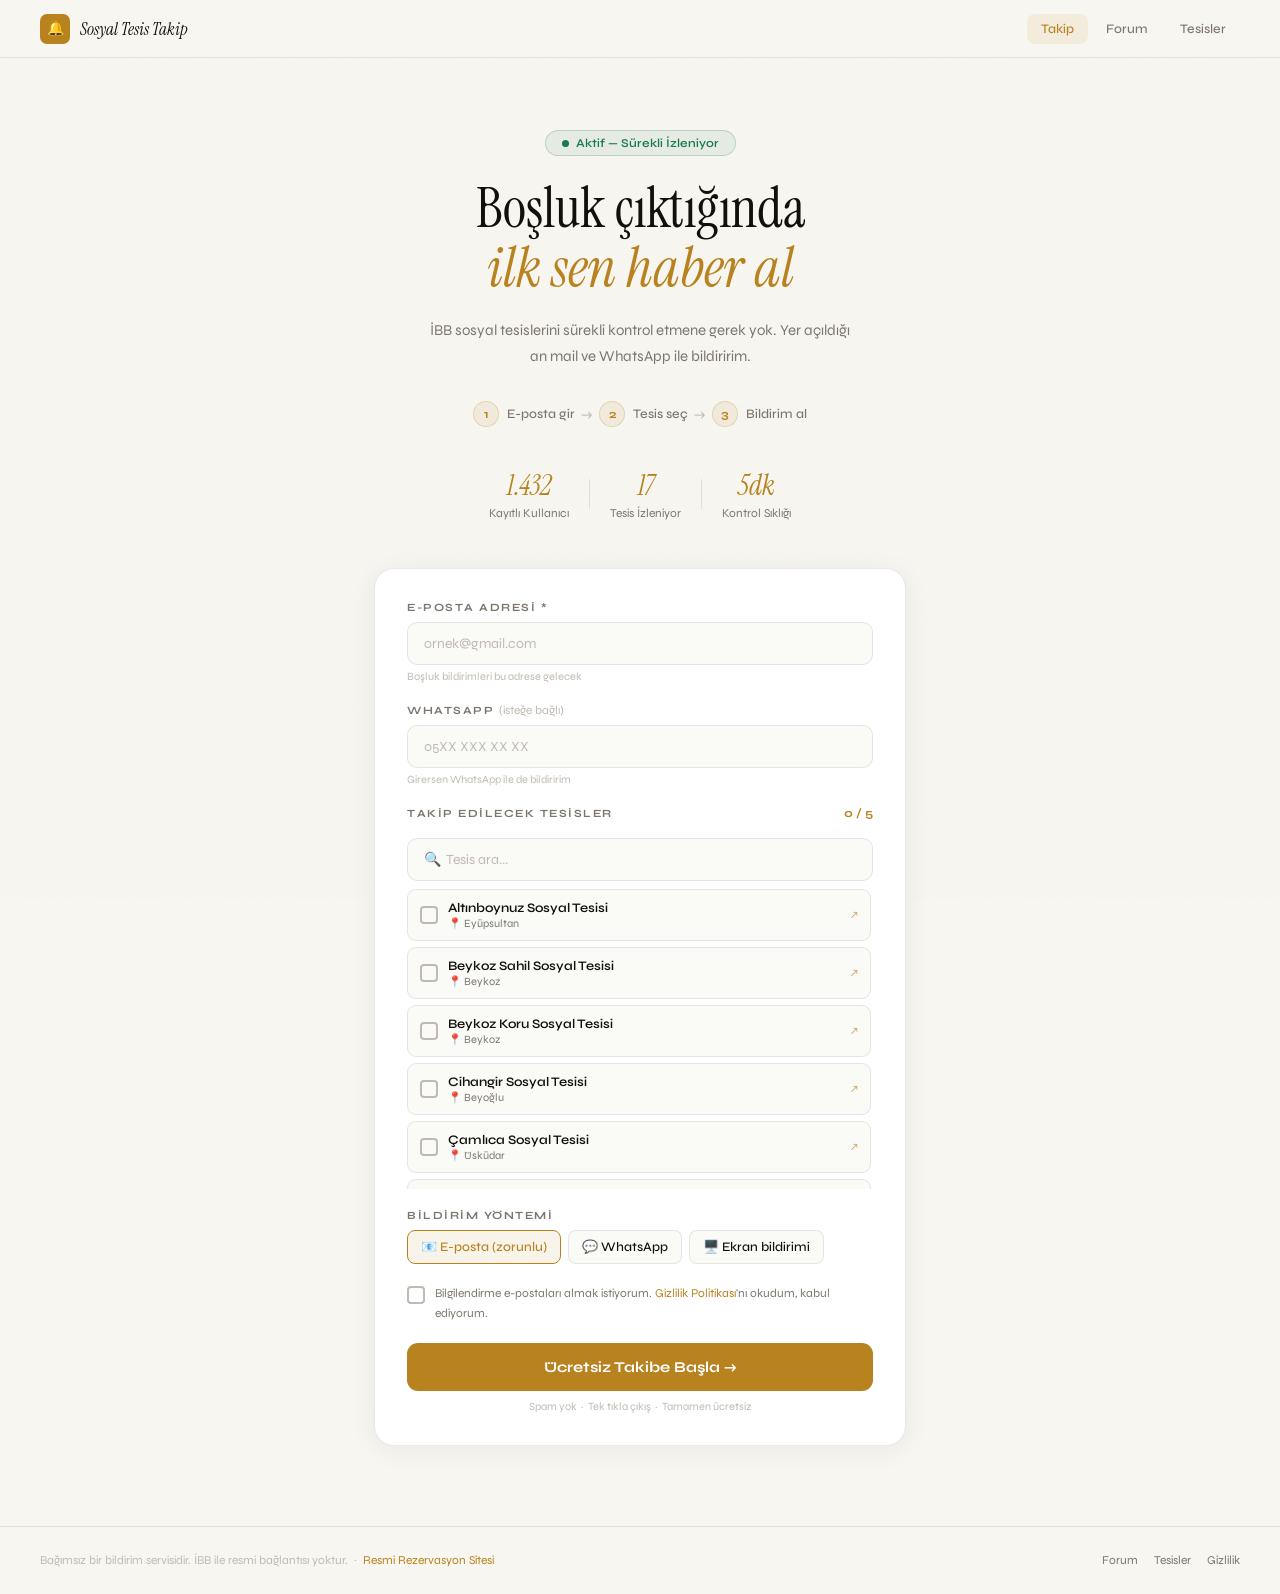
==== public/index.html @ d24f15d8 "Add files via upload" ====
<!DOCTYPE html>
<html lang="tr">
<head>
<meta charset="UTF-8">
<meta name="viewport" content="width=device-width, initial-scale=1.0">
<meta name="description" content="İBB sosyal tesis rezervasyonlarında boşluk çıktığında anında mail ve WhatsApp bildirimi alın. Ücretsiz.">
<title>Sosyal Tesis Takip — Boşluk Bildirimi</title>
<link href="https://fonts.googleapis.com/css2?family=Instrument+Serif:ital@0;1&family=Syne:wght@400;500;600;700&display=swap" rel="stylesheet">
<link rel="stylesheet" href="style.css">
</head>
<body>

<nav>
  <a class="nav-logo" href="index.html">
    <div class="nav-logo-icon">🔔</div>
    <span class="nav-logo-text">Sosyal Tesis Takip</span>
  </a>
  <div class="nav-links">
    <a class="nav-link active" href="index.html">Takip</a>
    <a class="nav-link" href="forum.html">Forum</a>
    <a class="nav-link" href="tesisler.html">Tesisler</a>
  </div>
</nav>

<div class="hero">
  <div class="hero-badge"><div class="badge-dot"></div>Aktif — Sürekli İzleniyor</div>
  <h1>Boşluk çıktığında<br><em>ilk sen haber al</em></h1>
  <p>İBB sosyal tesislerini sürekli kontrol etmene gerek yok. Yer açıldığı an mail ve WhatsApp ile bildiririm.</p>
  <div class="how-steps">
    <div class="how-step"><div class="how-step-n">1</div> E-posta gir</div>
    <div class="how-arrow">→</div>
    <div class="how-step"><div class="how-step-n">2</div> Tesis seç</div>
    <div class="how-arrow">→</div>
    <div class="how-step"><div class="how-step-n">3</div> Bildirim al</div>
  </div>
  <div class="stats-row">
    <div class="stat"><div class="stat-n" id="stat-users">—</div><div class="stat-l">Kayıtlı Kullanıcı</div></div>
    <div class="stat-div"></div>
    <div class="stat"><div class="stat-n">17</div><div class="stat-l">Tesis İzleniyor</div></div>
    <div class="stat-div"></div>
    <div class="stat"><div class="stat-n">5dk</div><div class="stat-l">Kontrol Sıklığı</div></div>
  </div>
</div>

<div class="form-wrap">
  <div class="form-card" id="form-card">
    <div class="field">
      <label>E-posta Adresi *</label>
      <input type="email" id="f-email" placeholder="ornek@gmail.com">
      <div class="field-note">Boşluk bildirimleri bu adrese gelecek</div>
      <div class="err" id="err-email">Geçerli bir e-posta adresi girin.</div>
    </div>
    <div class="field">
      <label>WhatsApp <span class="opt-label">(isteğe bağlı)</span></label>
      <input type="tel" id="f-phone" placeholder="05XX XXX XX XX">
      <div class="field-note">Girersen WhatsApp ile de bildiririm</div>
    </div>
    <div class="field">
      <div class="field-header">
        <label style="margin:0">Takip Edilecek Tesisler</label>
        <span class="sel-badge" id="sel-count">0 / 5</span>
      </div>
      <div style="height:10px"></div>
      <input type="text" class="tesis-search" id="tesis-search" placeholder="🔍  Tesis ara...">
      <div class="tesis-list" id="tesis-list"></div>
      <div class="err" id="err-tesis">En az 1 tesis seçin.</div>
    </div>
    <div class="field">
      <label>Bildirim Yöntemi</label>
      <div class="chip-row">
        <div class="chip on locked">📧 E-posta (zorunlu)</div>
        <div class="chip" id="chip-wp" onclick="toggleChip(this)">💬 WhatsApp</div>
        <div class="chip" id="chip-popup" onclick="toggleChip(this)">🖥️ Ekran bildirimi</div>
      </div>
    </div>
    <div class="kvkk-row" id="kvkk-row" onclick="toggleKvkk()">
      <div class="kvkk-box">✓</div>
      <div class="kvkk-text">Bilgilendirme e-postaları almak istiyorum. <a href="gizlilik.html">Gizlilik Politikası</a>'nı okudum, kabul ediyorum.</div>
    </div>
    <div class="err" id="err-kvkk">Devam etmek için onay verin.</div>
    <button class="btn-main" id="btn-sub" onclick="submitForm()">Ücretsiz Takibe Başla →</button>
    <div class="btn-sub-note">Spam yok &nbsp;·&nbsp; Tek tıkla çıkış &nbsp;·&nbsp; Tamamen ücretsiz</div>
  </div>

  <div class="success-card" id="success-card">
    <div class="success-icon">✓</div>
    <h2>Takip Başladı!</h2>
    <p>Seçtiğin tesislerde boşluk çıktığında anında haber vereceğim.</p>
    <div class="detail-box" id="success-detail"></div>
    <a class="btn-outline" href="forum.html">💬 Foruma katıl — deneyimini paylaş</a>
    <br><button class="btn-reset" onclick="resetForm()">Yeni kayıt ekle</button>
  </div>
</div>

<div id="popup">
  <div class="popup-row">
    <div class="popup-icon">🎉</div>
    <div class="popup-texts">
      <div class="popup-title">Boşluk Çıktı!</div>
      <div class="popup-body" id="popup-body">Tesis adı burada görünür</div>
    </div>
    <button class="popup-close" onclick="closePopup()">✕</button>
  </div>
  <div class="popup-time" id="popup-time">Az önce · Sosyal Tesis Takip</div>
  <div class="popup-btns">
    <button class="popup-btn-main" onclick="goRezervasyon()">Hemen Rezervasyon Yap</button>
    <button class="popup-btn-sec" onclick="closePopup()">Kapat</button>
  </div>
</div>

<footer>
  <div class="footer-note">Bağımsız bir bildirim servisidir. İBB ile resmi bağlantısı yoktur. &nbsp;·&nbsp; <a href="https://tesislerrezervasyon.ibb.istanbul" target="_blank">Resmi Rezervasyon Sitesi</a></div>
  <div class="footer-links">
    <a href="forum.html">Forum</a>
    <a href="tesisler.html">Tesisler</a>
    <a href="gizlilik.html">Gizlilik</a>
  </div>
</footer>

<script src="app.js"></script>
<script>
// ── ADMİN AYARLARINI OKU VE UYGULA ──
(function applySiteSettings(){
  const s = JSON.parse(localStorage.getItem('site_settings')||'{}');

  // BAKIM MODU
  if(s.maintOn){
    document.body.innerHTML = `
      <div style="min-height:100vh;display:flex;align-items:center;justify-content:center;background:#F8F6F1;font-family:'Syne',sans-serif;text-align:center;padding:40px">
        <div>
          <div style="font-size:56px;margin-bottom:20px">🔧</div>
          <h1 style="font-family:'Instrument Serif',serif;font-size:36px;font-weight:400;margin-bottom:14px">Bakımdayız</h1>
          <p style="color:#7C766E;font-size:15px;line-height:1.7;max-width:380px;margin:0 auto">${s.maintText||'Sitemiz kısa süreliğine bakımdadır. En kısa sürede geri döneceğiz.'}</p>
        </div>
      </div>`;
    return;
  }

  // DUYURU BANDI
  if(s.bannerOn && s.bannerText){
    const banner = document.createElement('div');
    banner.style.cssText = `background:${s.bannerColor||'#B8821E'};color:white;text-align:center;padding:10px 20px;font-size:13px;font-weight:600;font-family:'Syne',sans-serif;position:sticky;top:58px;z-index:150`;
    banner.textContent = s.bannerText;
    document.querySelector('nav').after(banner);
  }

  // ÖNEMLİ NOT
  if(s.noteOn && s.noteText){
    const note = document.createElement('div');
    note.style.cssText = `background:#FEF3C7;border:1px solid #F59E0B;border-radius:12px;padding:14px 18px;margin:0 auto 24px;max-width:580px;font-family:'Syne',sans-serif`;
    note.innerHTML = `<div style="font-size:13px;font-weight:700;color:#92400E;margin-bottom:4px">⚠️ ${s.noteTitle||'Önemli Not'}</div><div style="font-size:13px;color:#78350F;line-height:1.6">${s.noteText}</div>`;
    document.querySelector('.form-wrap').prepend(note);
  }

  // HERO GÖRSELİ
  if(s.heroOn && s.heroImg){
    const hero = document.querySelector('.hero');
    hero.style.backgroundImage = `url(${s.heroImg})`;
    hero.style.backgroundSize = 'cover';
    hero.style.backgroundPosition = 'center';
    hero.style.borderRadius = '16px';
    hero.style.position = 'relative';
    const overlay = document.createElement('div');
    overlay.style.cssText = `position:absolute;inset:0;background:rgba(248,246,241,${1-(s.heroOpacity||20)/100});border-radius:16px;z-index:0`;
    hero.prepend(overlay);
    hero.style.zIndex = '1';
  }

  // TEMA RENGİ
  if(s.themeColor){
    document.documentElement.style.setProperty('--gold', s.themeColor);
  }

  // METİNLER
  if(s.siteTitle) document.title = s.siteTitle + ' — Boşluk Bildirimi';
  if(s.h1){
    const h1 = document.querySelector('.hero h1');
    if(h1) h1.innerHTML = s.h1.replace('ilk sen','<em>ilk sen</em>');
  }
  if(s.desc){
    const p = document.querySelector('.hero p');
    if(p) p.textContent = s.desc;
  }
})();
</script>
<script>initIndex();</script>
</body>
</html>
---- public/style.css ----
*,*::before,*::after{box-sizing:border-box;margin:0;padding:0}
:root{
  --bg:#F8F6F1;
  --ink:#111009;
  --card:#FFFFFF;
  --gold:#B8821E;
  --gold-dim:rgba(184,130,30,0.09);
  --gold-border:rgba(184,130,30,0.22);
  --green:#1A7A4A;
  --green-dim:rgba(26,122,74,0.08);
  --green-border:rgba(26,122,74,0.22);
  --muted:#7C766E;
  --muted2:#C0BAB2;
  --border:rgba(17,16,9,0.09);
  --red:#B83232;
}
body{font-family:'Syne',sans-serif;background:var(--bg);color:var(--ink);min-height:100vh}
body::before{content:'';position:fixed;inset:0;background-image:url("data:image/svg+xml,%3Csvg xmlns='http://www.w3.org/2000/svg' width='200' height='200'%3E%3Cfilter id='n'%3E%3CfeTurbulence type='fractalNoise' baseFrequency='0.8' numOctaves='4' stitchTiles='stitch'/%3E%3C/filter%3E%3Crect width='200' height='200' filter='url(%23n)' opacity='0.022'/%3E%3C/svg%3E");pointer-events:none;z-index:0}

/* NAV */
nav{position:sticky;top:0;z-index:200;height:58px;background:rgba(248,246,241,0.92);backdrop-filter:blur(18px);border-bottom:1px solid var(--border);display:flex;align-items:center;justify-content:space-between;padding:0 40px}
.nav-logo{display:flex;align-items:center;gap:10px;text-decoration:none;color:var(--ink)}
.nav-logo-icon{width:30px;height:30px;background:var(--gold);border-radius:7px;display:flex;align-items:center;justify-content:center;font-size:14px;flex-shrink:0}
.nav-logo-text{font-family:'Instrument Serif',serif;font-size:17px;font-style:italic}
.nav-links{display:flex;align-items:center;gap:4px}
.nav-link{text-decoration:none;color:var(--muted);font-size:13px;font-weight:500;padding:7px 14px;border-radius:8px;transition:all .2s}
.nav-link:hover{background:var(--gold-dim);color:var(--gold)}
.nav-link.active{color:var(--gold);background:var(--gold-dim)}

/* HERO */
.hero{position:relative;z-index:1;max-width:680px;margin:0 auto;padding:72px 24px 48px;text-align:center}
.hero-badge{display:inline-flex;align-items:center;gap:7px;background:var(--green-dim);border:1px solid var(--green-border);border-radius:100px;padding:5px 16px;font-size:12px;font-weight:600;color:var(--green);margin-bottom:22px}
.badge-dot{width:7px;height:7px;background:var(--green);border-radius:50%;animation:blink 2s infinite}
@keyframes blink{0%,100%{opacity:1}50%{opacity:.4}}
.hero h1{font-family:'Instrument Serif',serif;font-size:clamp(36px,6vw,56px);font-weight:400;line-height:1.08;margin-bottom:18px}
.hero h1 em{font-style:italic;color:var(--gold)}
.hero p{font-size:15px;color:var(--muted);line-height:1.75;max-width:420px;margin:0 auto 32px}
.how-steps{display:flex;align-items:center;justify-content:center;flex-wrap:wrap;gap:6px;margin-bottom:40px}
.how-step{display:flex;align-items:center;gap:8px;font-size:13px;font-weight:500;color:var(--muted)}
.how-step-n{width:26px;height:26px;background:var(--gold-dim);border:1px solid var(--gold-border);border-radius:50%;display:flex;align-items:center;justify-content:center;font-size:12px;font-weight:700;color:var(--gold)}
.how-arrow{color:var(--muted2);font-size:14px}
.stats-row{display:flex;align-items:center;justify-content:center;gap:20px;flex-wrap:wrap}
.stat{text-align:center}
.stat-n{font-family:'Instrument Serif',serif;font-size:28px;font-style:italic;color:var(--gold)}
.stat-l{font-size:12px;color:var(--muted);margin-top:2px}
.stat-div{width:1px;height:30px;background:var(--border)}

/* FORM */
.form-wrap{position:relative;z-index:1;max-width:580px;margin:0 auto;padding:0 24px 80px}
.form-card{background:var(--card);border:1px solid var(--border);border-radius:20px;padding:32px;box-shadow:0 4px 28px rgba(17,16,9,.06)}
.field{margin-bottom:20px}
.field-header{display:flex;align-items:center;justify-content:space-between;margin-bottom:8px}
label{display:block;font-size:11px;font-weight:700;letter-spacing:1.5px;text-transform:uppercase;color:var(--muted);margin-bottom:8px}
.opt-label{font-weight:400;text-transform:none;letter-spacing:0;color:var(--muted2);font-size:12px}
input[type=email],input[type=tel],input[type=text]{width:100%;background:#FAFAF7;border:1.5px solid var(--border);border-radius:10px;padding:12px 16px;font-family:'Syne',sans-serif;font-size:14px;color:var(--ink);outline:none;transition:border-color .2s}
input:focus{border-color:var(--gold)}
input::placeholder{color:var(--muted2)}
.field-note{font-size:11px;color:var(--muted2);margin-top:5px}
.sel-badge{font-size:12px;font-weight:700;color:var(--gold)}

/* TESIS */
.tesis-search{width:100%;background:#FAFAF7;border:1.5px solid var(--border);border-radius:10px;padding:10px 16px;font-family:'Syne',sans-serif;font-size:13px;color:var(--ink);outline:none;transition:border-color .2s;margin-bottom:8px}
.tesis-search:focus{border-color:var(--gold)}
.tesis-list{display:flex;flex-direction:column;gap:6px;max-height:300px;overflow-y:auto;padding-right:2px}
.tesis-list::-webkit-scrollbar{width:4px}
.tesis-list::-webkit-scrollbar-thumb{background:var(--muted2);border-radius:4px}
.tesis-item{display:flex;align-items:center;gap:10px;background:#FAFAF7;border:1.5px solid var(--border);border-radius:9px;padding:10px 12px;cursor:pointer;transition:all .15s;user-select:none}
.tesis-item:hover{border-color:var(--gold-border);background:var(--gold-dim)}
.tesis-item.selected{border-color:var(--gold);background:var(--gold-dim)}
.tesis-item.disabled{opacity:.35;pointer-events:none}
.tesis-checkbox{width:18px;height:18px;border-radius:4px;border:2px solid var(--muted2);flex-shrink:0;display:flex;align-items:center;justify-content:center;font-size:10px;color:transparent;transition:all .15s}
.tesis-item.selected .tesis-checkbox{background:var(--gold);border-color:var(--gold);color:white}
.tesis-info{flex:1}
.tesis-name{font-size:13px;font-weight:600}
.tesis-loc{font-size:11px;color:var(--muted);margin-top:1px}
.tesis-link{font-size:11px;color:var(--gold);text-decoration:none;opacity:.7;flex-shrink:0}
.tesis-link:hover{opacity:1}

/* CHIPS */
.chip-row{display:flex;gap:7px;flex-wrap:wrap}
.chip{display:flex;align-items:center;gap:6px;background:#FAFAF7;border:1.5px solid var(--border);border-radius:8px;padding:8px 13px;cursor:pointer;font-size:13px;font-weight:500;transition:all .15s;user-select:none}
.chip:hover{border-color:var(--gold-border)}
.chip.on{border-color:var(--gold);background:var(--gold-dim);color:var(--gold)}
.chip.locked{cursor:default}

/* KVKK */
.kvkk-row{display:flex;align-items:flex-start;gap:10px;margin-bottom:20px;cursor:pointer;margin-top:4px}
.kvkk-box{width:18px;height:18px;border:2px solid var(--muted2);border-radius:4px;flex-shrink:0;margin-top:2px;display:flex;align-items:center;justify-content:center;font-size:10px;color:transparent;transition:all .15s}
.kvkk-row.checked .kvkk-box{background:var(--green);border-color:var(--green);color:white}
.kvkk-text{font-size:12px;color:var(--muted);line-height:1.6}
.kvkk-text a{color:var(--gold);text-decoration:none}

/* BUTTONS */
.btn-main{width:100%;background:var(--gold);color:white;border:none;border-radius:11px;padding:15px;font-family:'Syne',sans-serif;font-size:15px;font-weight:700;cursor:pointer;transition:all .2s}
.btn-main:hover{background:#A0711A;transform:translateY(-1px);box-shadow:0 6px 20px rgba(184,130,30,.28)}
.btn-main:disabled{opacity:.45;cursor:not-allowed;transform:none;box-shadow:none}
.btn-sub-note{text-align:center;font-size:11px;color:var(--muted2);margin-top:9px}
.btn-outline{display:inline-flex;align-items:center;gap:7px;background:var(--gold-dim);border:1.5px solid var(--gold-border);border-radius:10px;padding:11px 20px;font-family:'Syne',sans-serif;font-size:13px;font-weight:600;color:var(--gold);text-decoration:none;transition:all .2s;cursor:pointer}
.btn-outline:hover{background:var(--gold);color:white}
.btn-reset{background:none;border:none;color:var(--muted2);font-family:'Syne',sans-serif;font-size:12px;cursor:pointer;margin-top:14px;text-decoration:underline}

/* ERR */
.err{font-size:12px;color:var(--red);margin-top:5px;display:none}
.err.show{display:block}

/* SUCCESS */
.success-card{background:var(--card);border:1px solid var(--green-border);border-radius:20px;padding:44px 32px;text-align:center;box-shadow:0 4px 28px rgba(17,16,9,.06);display:none}
.success-icon{width:68px;height:68px;background:var(--green-dim);border:2px solid var(--green-border);border-radius:50%;display:flex;align-items:center;justify-content:center;font-size:26px;margin:0 auto 22px;animation:popIn .5s cubic-bezier(.175,.885,.32,1.4)}
@keyframes popIn{from{transform:scale(0);opacity:0}to{transform:scale(1);opacity:1}}
.success-card h2{font-family:'Instrument Serif',serif;font-size:28px;font-weight:400;margin-bottom:10px}
.success-card p{font-size:14px;color:var(--muted);line-height:1.7;max-width:320px;margin:0 auto 22px}
.detail-box{background:#FAFAF7;border:1px solid var(--border);border-radius:12px;padding:14px 18px;text-align:left;margin-bottom:20px}
.detail-row{display:flex;justify-content:space-between;align-items:center;padding:6px 0;font-size:13px;border-bottom:1px solid var(--border)}
.detail-row:last-child{border-bottom:none}
.detail-row span:first-child{color:var(--muted)}
.detail-row span:last-child{font-weight:600;text-align:right;max-width:220px}

/* POPUP */
#popup{position:fixed;bottom:24px;right:24px;z-index:999;width:330px;background:white;border:1.5px solid var(--green-border);border-radius:16px;padding:16px 18px;box-shadow:0 12px 44px rgba(17,16,9,.13);display:none;animation:slideUp .4s cubic-bezier(.175,.885,.32,1.2)}
#popup.show{display:block}
@keyframes slideUp{from{transform:translateY(14px) scale(.96);opacity:0}to{transform:translateY(0) scale(1);opacity:1}}
.popup-row{display:flex;align-items:flex-start;gap:11px;margin-bottom:10px}
.popup-icon{width:38px;height:38px;background:var(--green-dim);border-radius:9px;display:flex;align-items:center;justify-content:center;font-size:18px;flex-shrink:0}
.popup-texts{flex:1}
.popup-title{font-size:13px;font-weight:700;color:var(--green);margin-bottom:3px}
.popup-body{font-size:12px;color:var(--ink);line-height:1.5}
.popup-close{background:none;border:none;color:var(--muted2);font-size:15px;cursor:pointer;padding:0;flex-shrink:0}
.popup-time{font-size:11px;color:var(--muted2);margin-bottom:10px}
.popup-btns{display:flex;gap:7px}
.popup-btn-main{flex:1;font-family:'Syne',sans-serif;font-size:12px;font-weight:600;border:none;border-radius:7px;padding:8px;cursor:pointer;background:var(--green);color:white;transition:all .2s}
.popup-btn-main:hover{background:#166040}
.popup-btn-sec{flex:0 0 auto;font-family:'Syne',sans-serif;font-size:12px;font-weight:500;border:1px solid var(--border);border-radius:7px;padding:8px 14px;cursor:pointer;background:#F5F3EE;color:var(--muted)}

/* PAGE LAYOUT */
.page-wrap{position:relative;z-index:1;max-width:840px;margin:0 auto;padding:56px 24px 80px}
.page-header{margin-bottom:40px}

/* FORUM */
.post-card{background:var(--card);border:1px solid var(--border);border-radius:14px;padding:20px;margin-bottom:12px;transition:box-shadow .2s}
.post-card:hover{box-shadow:0 4px 20px rgba(17,16,9,.06)}
.post-top{display:flex;align-items:center;gap:10px;margin-bottom:12px}
.post-avatar{width:34px;height:34px;background:var(--gold-dim);border:1.5px solid var(--gold-border);border-radius:50%;display:flex;align-items:center;justify-content:center;font-size:14px;font-weight:700;color:var(--gold);flex-shrink:0}
.post-meta{flex:1}
.post-name{font-size:13px;font-weight:600;margin-right:8px}
.post-time{font-size:11px;color:var(--muted2)}
.topic-tag{font-size:11px;background:var(--gold-dim);border:1px solid var(--gold-border);color:var(--gold);border-radius:6px;padding:3px 8px;font-weight:600;white-space:nowrap}
.post-msg{font-size:14px;line-height:1.7;color:var(--ink);margin-bottom:14px}
.post-actions{display:flex;gap:8px}
.post-like,.post-reply-btn{font-family:'Syne',sans-serif;font-size:12px;font-weight:500;background:#FAFAF7;border:1px solid var(--border);border-radius:7px;padding:6px 12px;cursor:pointer;color:var(--muted);transition:all .15s}
.post-like:hover{border-color:var(--gold-border);color:var(--gold)}
.post-reply-btn:hover{border-color:var(--gold-border);color:var(--gold)}
.replies{margin-top:12px;padding-top:12px;border-top:1px solid var(--border);display:flex;flex-direction:column;gap:8px}
.reply{background:#FAFAF7;border-radius:8px;padding:8px 12px;font-size:13px}
.reply-name{font-weight:600;color:var(--gold);margin-right:6px}
.reply-msg{color:var(--ink)}
.reply-box{display:flex;gap:8px;margin-top:12px}

/* TESİSLER GRID */
.tesis-grid-page{display:grid;grid-template-columns:repeat(auto-fill,minmax(220px,1fr));gap:14px}
.tesis-page-card{background:var(--card);border:1px solid var(--border);border-radius:14px;padding:20px;transition:all .2s}
.tesis-page-card:hover{box-shadow:0 4px 20px rgba(17,16,9,.07);transform:translateY(-2px)}
.tpc-emoji{font-size:28px;margin-bottom:10px}
.tpc-name{font-size:14px;font-weight:600;margin-bottom:4px;line-height:1.3}
.tpc-loc{font-size:12px;color:var(--muted);margin-bottom:14px}
.tpc-btns{display:flex;gap:7px;flex-wrap:wrap}
.tpc-btn-res{font-family:'Syne',sans-serif;font-size:11px;font-weight:600;background:var(--gold-dim);border:1px solid var(--gold-border);color:var(--gold);border-radius:7px;padding:6px 12px;text-decoration:none;transition:all .15s}
.tpc-btn-res:hover{background:var(--gold);color:white}
.tpc-btn-tak{font-family:'Syne',sans-serif;font-size:11px;font-weight:600;background:#FAFAF7;border:1px solid var(--border);color:var(--muted);border-radius:7px;padding:6px 12px;text-decoration:none;transition:all .15s}
.tpc-btn-tak:hover{border-color:var(--gold-border);color:var(--gold)}

/* FOOTER */
footer{position:relative;z-index:1;border-top:1px solid var(--border);padding:24px 40px;display:flex;align-items:center;justify-content:space-between;flex-wrap:wrap;gap:10px}
.footer-note{font-size:12px;color:var(--muted2);line-height:1.6;max-width:480px}
.footer-note a{color:var(--gold);text-decoration:none}
.footer-links{display:flex;gap:16px}
.footer-links a{font-size:12px;color:var(--muted);text-decoration:none;transition:color .2s}
.footer-links a:hover{color:var(--gold)}

@media(max-width:600px){
  nav{padding:0 16px}
  .nav-link{padding:6px 9px;font-size:12px}
  .hero{padding:44px 16px 36px}
  .form-wrap{padding:0 16px 60px}
  .form-card{padding:22px}
  #popup{left:12px;right:12px;bottom:12px;width:auto}
  footer{padding:18px 16px;flex-direction:column}
  .page-wrap{padding:36px 16px 60px}
}
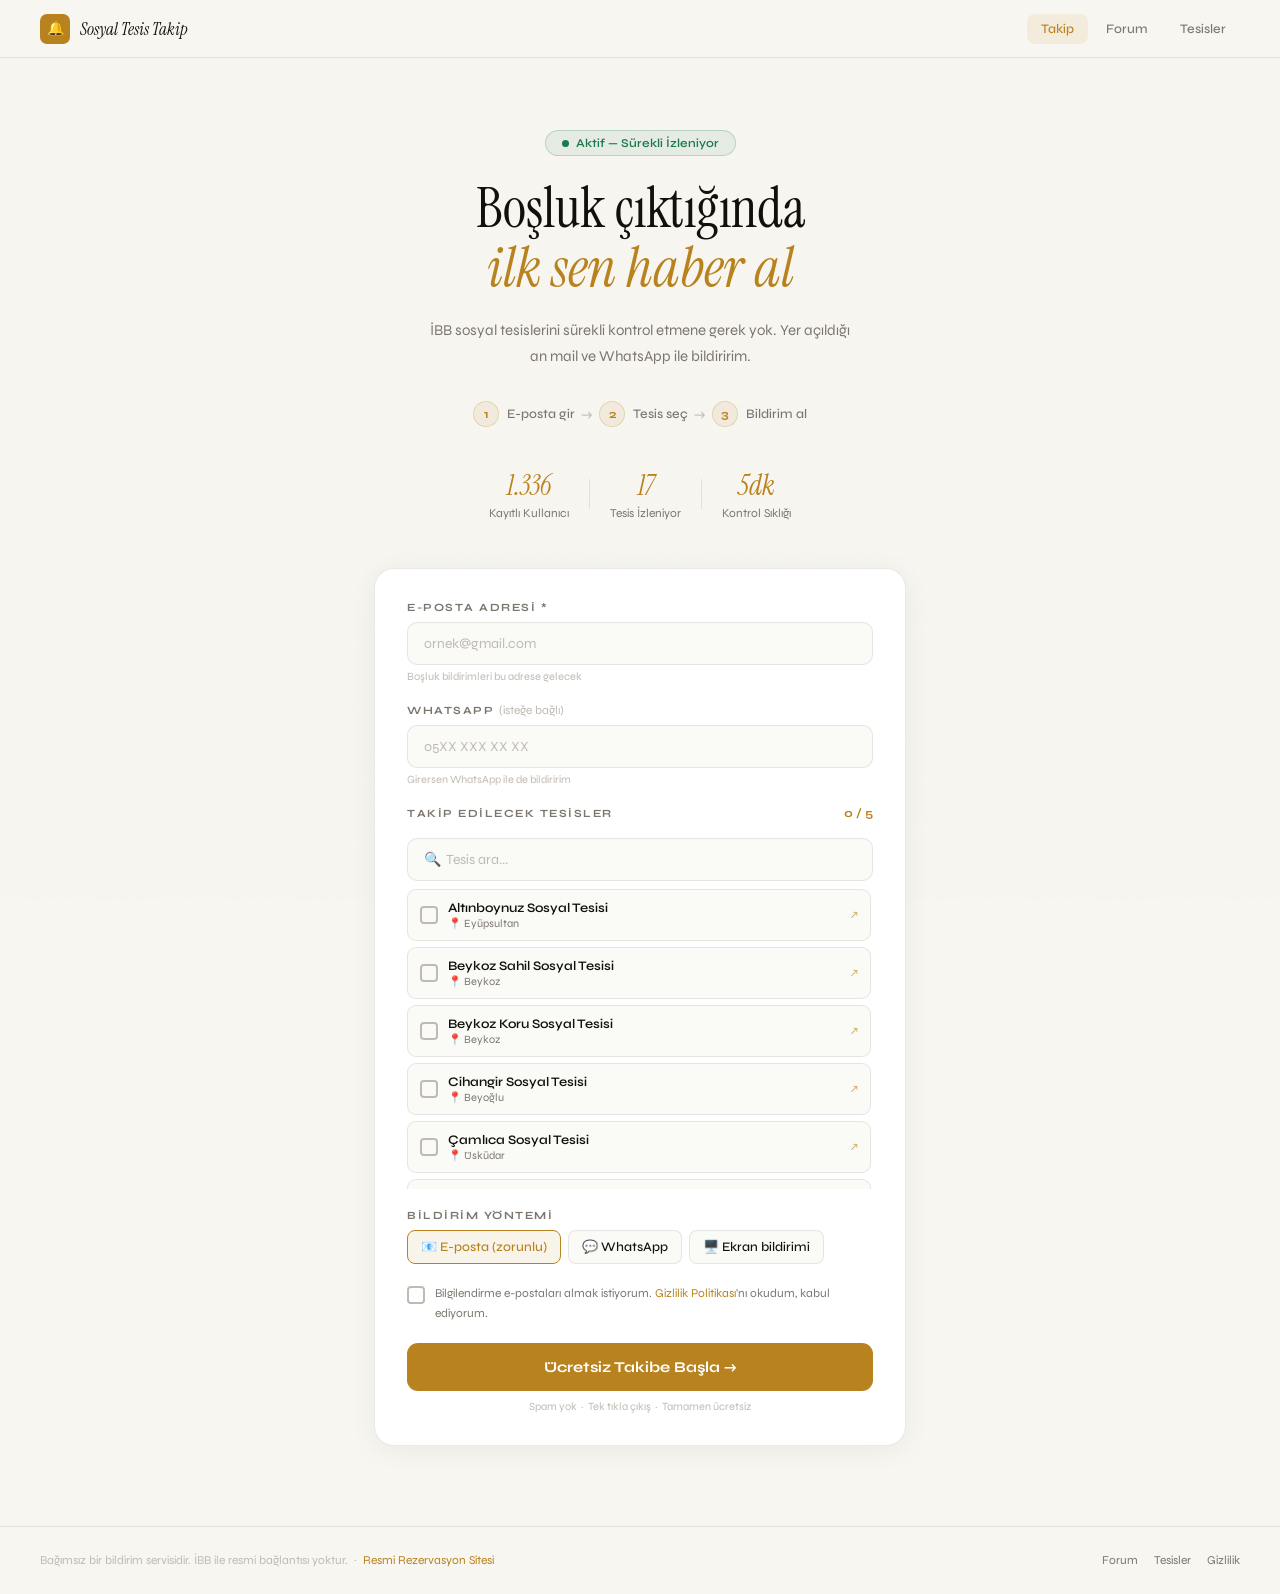
==== commit 9e6eade0: "Add files via upload" ====
--- a/public/index.html
+++ b/public/index.html
@@ -39,6 +39,18 @@
     <div class="stat"><div class="stat-n">17</div><div class="stat-l">Tesis İzleniyor</div></div>
     <div class="stat-div"></div>
     <div class="stat"><div class="stat-n">5dk</div><div class="stat-l">Kontrol Sıklığı</div></div>
+  </div>
+</div>
+
+<!-- SON AÇILANLAR -->
+<div id="son-acilan-wrap" style="display:none;max-width:580px;margin:0 auto;padding:0 24px 8px">
+  <div style="background:#F0FDF4;border:1.5px solid #BBF7D0;border-radius:14px;padding:16px 20px">
+    <div style="display:flex;align-items:center;gap:8px;margin-bottom:12px">
+      <span style="width:8px;height:8px;background:#22C55E;border-radius:50%;display:inline-block;animation:blink 1.5s infinite"></span>
+      <span style="font-size:11px;font-weight:700;letter-spacing:2px;text-transform:uppercase;color:#15803D">Son 30 Dakikada Açılanlar</span>
+      <span style="margin-left:auto;font-size:11px;color:#86EFAC" id="sa-guncelleme"></span>
+    </div>
+    <div id="sa-list" style="display:flex;flex-direction:column;gap:8px"></div>
   </div>
 </div>
 
@@ -182,6 +194,57 @@
     if(p) p.textContent = s.desc;
   }
 })();
+
+// ── SON AÇILANLAR (JSONBin) ──
+const JSONBIN_BIN_ID = '69afdd97aeb53c760cdeecd4';
+const JSONBIN_ACCESS_KEY = '$2a$10$9XSPJG1OQ9W3styF0tcyxOzqOWHRHexUwDGp2X4SgZ6sbL6hw9uuC';
+
+async function loadSonAcilanlar() {
+  try {
+    const res = await fetch(`https://api.jsonbin.io/v3/b/${JSONBIN_BIN_ID}/latest`, {
+      headers: { 'X-Access-Key': JSONBIN_ACCESS_KEY }
+    });
+    const data = await res.json();
+    const list = data.record?.acilan_tesisler || [];
+
+    // Son 30 dakikayı filtrele
+    const now = Date.now();
+    const son30 = list.filter(t => (now - new Date(t.zaman).getTime()) < 30 * 60 * 1000);
+
+    if (son30.length === 0) return; // Hiç yoksa bölümü gösterme
+
+    document.getElementById('son-acilan-wrap').style.display = 'block';
+    document.getElementById('sa-guncelleme').textContent = 'Az önce güncellendi';
+
+    const saList = document.getElementById('sa-list');
+    saList.innerHTML = son30.map(t => {
+      const dk = Math.floor((now - new Date(t.zaman).getTime()) / 60000);
+      const dkText = dk < 1 ? 'Az önce' : dk + ' dk önce';
+      return `
+        <div style="display:flex;align-items:center;justify-content:space-between;padding:8px 0;border-bottom:1px solid #BBF7D0">
+          <div>
+            <div style="font-size:13px;font-weight:600;color:#14532D">${t.tesis}</div>
+            <div style="font-size:11px;color:#16A34A;margin-top:2px">${t.tarih} tarihi açıldı</div>
+          </div>
+          <div style="display:flex;align-items:center;gap:10px">
+            <span style="font-size:11px;color:#86EFAC">${dkText}</span>
+            <a href="${t.url}" target="_blank" style="font-size:11px;font-weight:700;background:#22C55E;color:white;border-radius:6px;padding:5px 10px;text-decoration:none">Rezervasyon →</a>
+          </div>
+        </div>`;
+    }).join('');
+
+    // Son satırın border'ını kaldır
+    const items = saList.querySelectorAll('div');
+    if (items.length) items[items.length-1].style.borderBottom = 'none';
+
+  } catch(e) {
+    console.log('Son açılanlar yüklenemedi:', e);
+  }
+}
+
+loadSonAcilanlar();
+// Her 5 dakikada bir yenile
+setInterval(loadSonAcilanlar, 5 * 60 * 1000);
 </script>
 <script>initIndex();</script>
 </body>
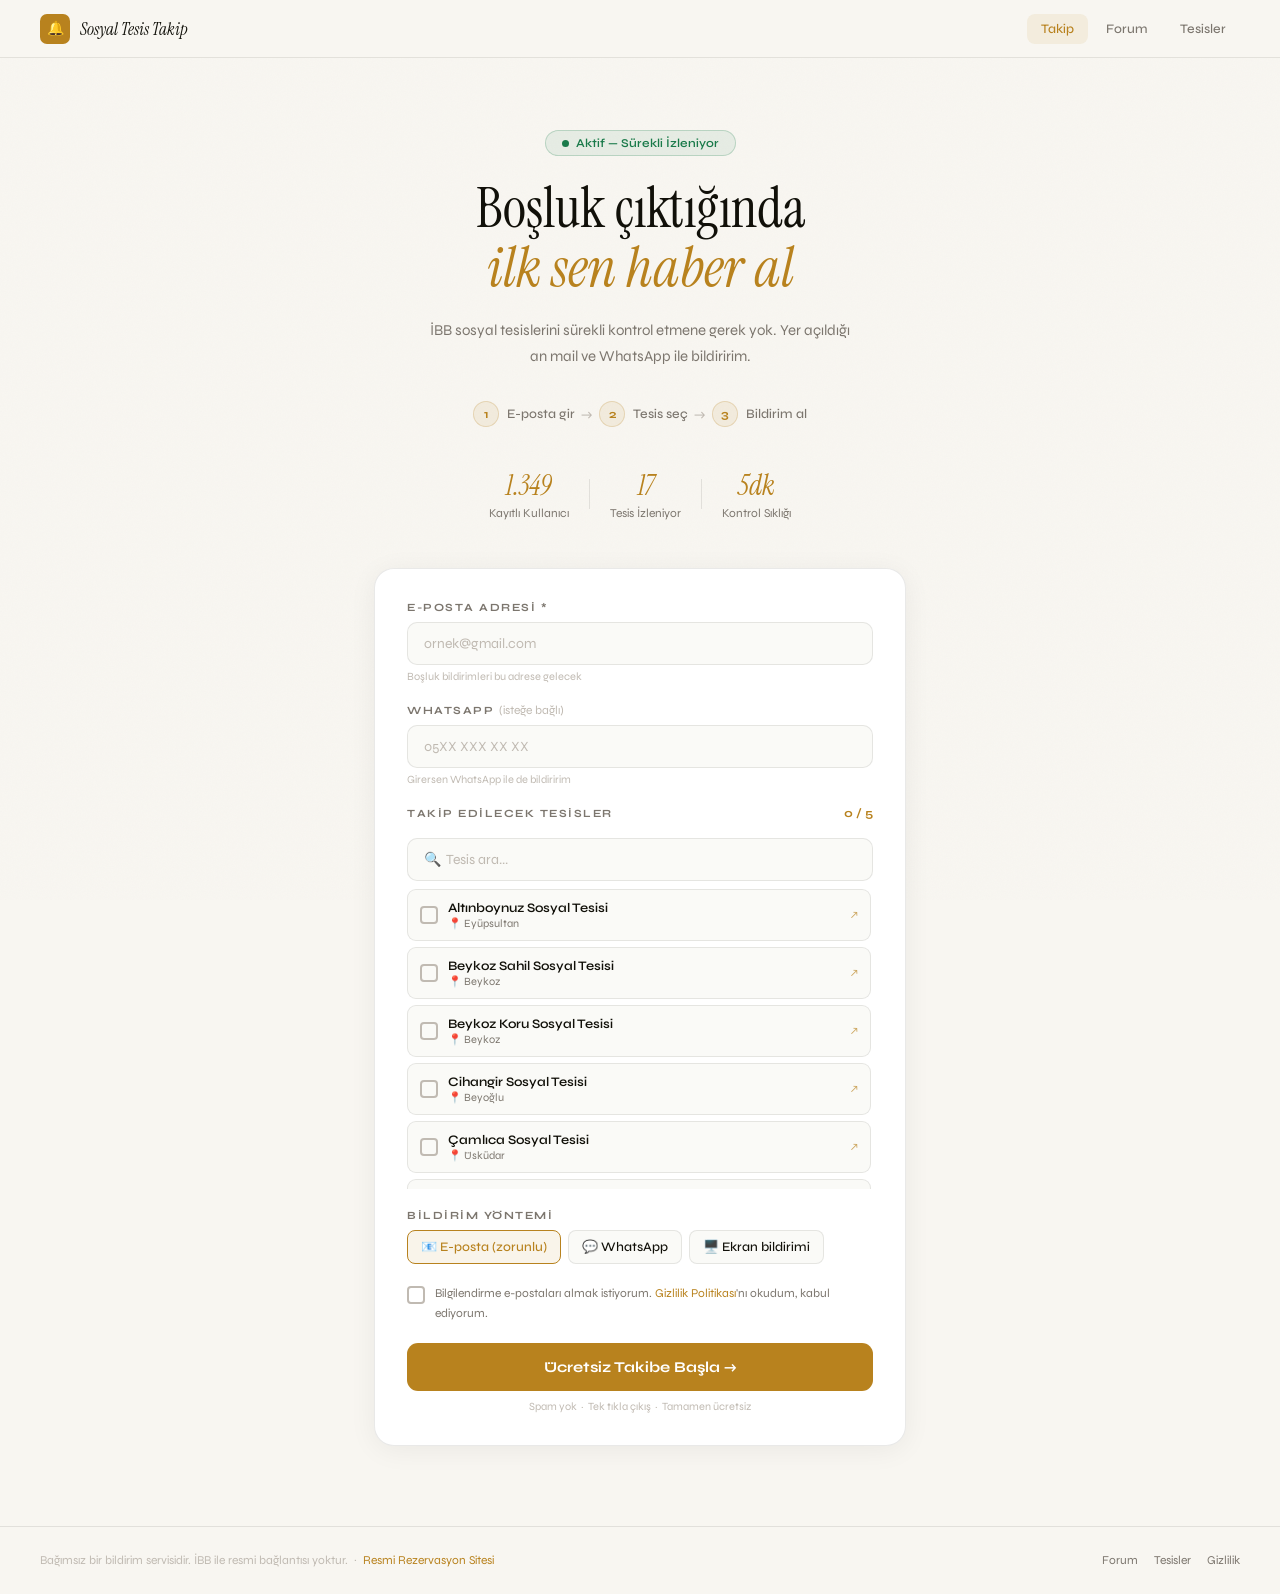
==== commit 46659bf3: "Add files via upload" ====
--- a/public/index.html
+++ b/public/index.html
@@ -181,6 +181,31 @@
   // TEMA RENGİ
   if(s.themeColor){
     document.documentElement.style.setProperty('--gold', s.themeColor);
+  }
+
+  // EDİTÖR VERİSİ
+  const ed = s.editorData || JSON.parse(localStorage.getItem('site_editor')||'{}');
+  if(Object.keys(ed).length > 0){
+    const shadows = {none:'none',small:'0 2px 8px rgba(0,0,0,.06)',medium:'0 8px 32px rgba(0,0,0,.08)',large:'0 20px 60px rgba(0,0,0,.14)'};
+    const style = document.createElement('style');
+    style.textContent = `
+      body { ${ed.bodyFont?`font-family:${ed.bodyFont}!important;`:''}${ed.bodySize?`font-size:${ed.bodySize}px!important;`:''}${ed.bodyColor?`color:${ed.bodyColor}!important;`:''}${ed.lineHeight?`line-height:${ed.lineHeight}!important;`:''} }
+      ${ed.pageBg?`body{background:${ed.pageBg}!important}`:''}
+      ${ed.accent?`:root{--gold:${ed.accent}}`:''}
+      nav { ${ed.navBg?`background:${ed.navBg}!important;`:''} }
+      .nav-logo-text, .nav-link { ${ed.navColor?`color:${ed.navColor}!important;`:''} }
+      .hero { ${ed.heroBg?`background:${ed.heroBg}!important;`:''} }
+      .hero h1 { ${ed.h1Font?`font-family:${ed.h1Font}!important;`:''}${ed.h1Size?`font-size:${ed.h1Size}px!important;`:''}${ed.h1Color?`color:${ed.h1Color}!important;`:''} }
+      .form-wrap { ${ed.maxWidth?`max-width:${ed.maxWidth}px!important;`:''} }
+      .form-card { ${ed.cardBg?`background:${ed.cardBg}!important;`:''}${ed.cardBorder?`border-color:${ed.cardBorder}!important;`:''}${ed.cardRadius?`border-radius:${ed.cardRadius}px!important;`:''}${ed.cardShadow?`box-shadow:${shadows[ed.cardShadow]}!important;`:''} }
+      .btn-main { ${ed.btnBg?`background:${ed.btnBg}!important;`:''}${ed.btnColor?`color:${ed.btnColor}!important;`:''}${ed.btnRadius?`border-radius:${ed.btnRadius}px!important;`:''} }
+      .tesis-item { ${ed.tcardBg?`background:${ed.tcardBg}!important;`:''}${ed.tcardRadius?`border-radius:${ed.tcardRadius}px!important;`:''}${ed.tcardText?`color:${ed.tcardText}!important;`:''} }
+      .tesis-item.selected { ${ed.tcardSel?`background:${ed.tcardSel}!important;border-color:${ed.tcardSel}!important;`:''} }
+    `;
+    document.head.appendChild(style);
+    if(ed.navLogo){ const el = document.querySelector('.nav-logo-text'); if(el) el.textContent = ed.navLogo; }
+    if(ed.navIcon){ const el = document.querySelector('.nav-logo-icon'); if(el) el.textContent = ed.navIcon; }
+    if(ed.btnText){ const el = document.querySelector('.btn-main'); if(el) el.textContent = ed.btnText; }
   }
 
   // METİNLER
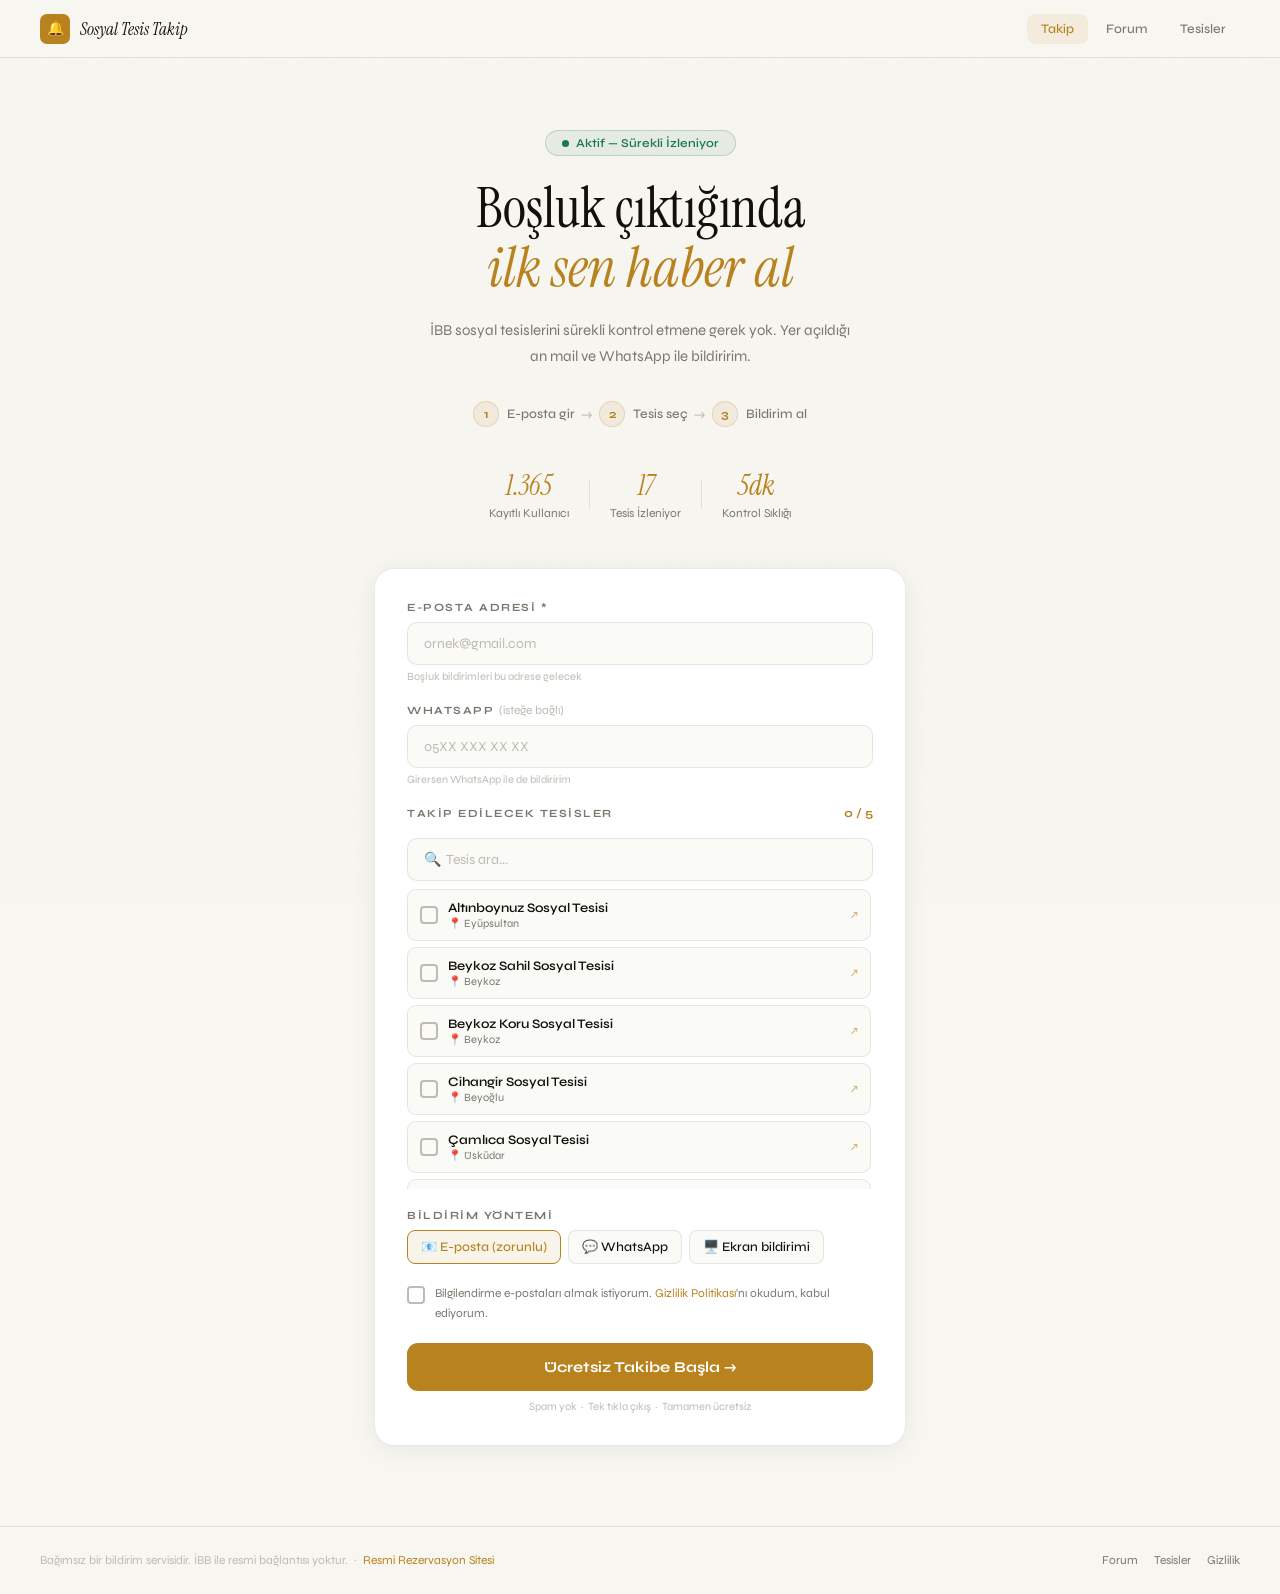
==== commit 83bfd4b7: "Add files via upload" ====
--- a/public/index.html
+++ b/public/index.html
@@ -43,14 +43,14 @@
 </div>
 
 <!-- SON AÇILANLAR -->
-<div id="son-acilan-wrap" style="display:none;max-width:580px;margin:0 auto;padding:0 24px 8px">
-  <div style="background:#F0FDF4;border:1.5px solid #BBF7D0;border-radius:14px;padding:16px 20px">
-    <div style="display:flex;align-items:center;gap:8px;margin-bottom:12px">
-      <span style="width:8px;height:8px;background:#22C55E;border-radius:50%;display:inline-block;animation:blink 1.5s infinite"></span>
-      <span style="font-size:11px;font-weight:700;letter-spacing:2px;text-transform:uppercase;color:#15803D">Son 30 Dakikada Açılanlar</span>
-      <span style="margin-left:auto;font-size:11px;color:#86EFAC" id="sa-guncelleme"></span>
-    </div>
-    <div id="sa-list" style="display:flex;flex-direction:column;gap:8px"></div>
+<div id="son-acilan-wrap" class="sa-wrap">
+  <div class="sa-card">
+    <div class="sa-header-row">
+      <span class="sa-dot"></span>
+      <span class="sa-title">Son 30 Dakikada Açılanlar</span>
+      <span class="sa-time" id="sa-guncelleme"></span>
+    </div>
+    <div id="sa-list" class="sa-list"></div>
   </div>
 </div>
 
@@ -188,24 +188,42 @@
   if(Object.keys(ed).length > 0){
     const shadows = {none:'none',small:'0 2px 8px rgba(0,0,0,.06)',medium:'0 8px 32px rgba(0,0,0,.08)',large:'0 20px 60px rgba(0,0,0,.14)'};
     const style = document.createElement('style');
+    const overlayAlpha = ed.heroOverlay ? Math.round((parseInt(ed.heroOverlay)/100)*255).toString(16).padStart(2,'0') : 'bf';
+    const overlayColor = (ed.heroOverlayColor||'#F8F6F1') + overlayAlpha;
     style.textContent = `
+      :root {
+        ${ed.accent?`--gold:${ed.accent};`:''}
+        ${ed.saBg?`--sa-bg:${ed.saBg};`:''}
+        ${ed.saBorder?`--sa-border:${ed.saBorder};`:''}
+        ${ed.saRadius?`--sa-radius:${ed.saRadius}px;`:''}
+        ${ed.saTitleColor?`--sa-title-color:${ed.saTitleColor};`:''}
+        ${ed.saNameColor?`--sa-item-name-color:${ed.saNameColor};`:''}
+        ${ed.saDateColor?`--sa-item-date-color:${ed.saDateColor};`:''}
+        ${ed.saTimeColor?`--sa-time-color:${ed.saTimeColor};`:''}
+        ${ed.saDivider?`--sa-divider:${ed.saDivider};`:''}
+        ${ed.saDot?`--sa-dot-color:${ed.saDot};`:''}
+        ${ed.saBtnBg?`--sa-btn-bg:${ed.saBtnBg};`:''}
+        ${ed.saBtnColor?`--sa-btn-color:${ed.saBtnColor};`:''}
+      }
       body { ${ed.bodyFont?`font-family:${ed.bodyFont}!important;`:''}${ed.bodySize?`font-size:${ed.bodySize}px!important;`:''}${ed.bodyColor?`color:${ed.bodyColor}!important;`:''}${ed.lineHeight?`line-height:${ed.lineHeight}!important;`:''} }
       ${ed.pageBg?`body{background:${ed.pageBg}!important}`:''}
-      ${ed.accent?`:root{--gold:${ed.accent}}`:''}
+      ${ed.texture==='off'?'body::before{display:none!important}':''}
       nav { ${ed.navBg?`background:${ed.navBg}!important;`:''} }
-      .nav-logo-text, .nav-link { ${ed.navColor?`color:${ed.navColor}!important;`:''} }
-      .hero { ${ed.heroBg?`background:${ed.heroBg}!important;`:''} }
+      .nav-logo-text,.nav-link { ${ed.navColor?`color:${ed.navColor}!important;`:''} }
+      .hero { ${ed.heroImgUrl?`background:url(${ed.heroImgUrl}) center/cover no-repeat !important;position:relative;`:(ed.heroBg?`background:${ed.heroBg}!important;`:'')} }
+      ${ed.heroImgUrl?`.hero::after{content:'';position:absolute;inset:0;background:${overlayColor};z-index:0;border-radius:inherit}.hero>*{position:relative;z-index:1}`:''}
       .hero h1 { ${ed.h1Font?`font-family:${ed.h1Font}!important;`:''}${ed.h1Size?`font-size:${ed.h1Size}px!important;`:''}${ed.h1Color?`color:${ed.h1Color}!important;`:''} }
       .form-wrap { ${ed.maxWidth?`max-width:${ed.maxWidth}px!important;`:''} }
-      .form-card { ${ed.cardBg?`background:${ed.cardBg}!important;`:''}${ed.cardBorder?`border-color:${ed.cardBorder}!important;`:''}${ed.cardRadius?`border-radius:${ed.cardRadius}px!important;`:''}${ed.cardShadow?`box-shadow:${shadows[ed.cardShadow]}!important;`:''} }
+      .form-card { ${ed.cardBg?`background:${ed.cardBg}!important;`:''}${ed.cardBorder?`border-color:${ed.cardBorder}!important;`:''}${ed.cardRadius?`border-radius:${ed.cardRadius}px!important;`:''}${ed.cardShadow&&shadows[ed.cardShadow]?`box-shadow:${shadows[ed.cardShadow]}!important;`:''} }
       .btn-main { ${ed.btnBg?`background:${ed.btnBg}!important;`:''}${ed.btnColor?`color:${ed.btnColor}!important;`:''}${ed.btnRadius?`border-radius:${ed.btnRadius}px!important;`:''} }
       .tesis-item { ${ed.tcardBg?`background:${ed.tcardBg}!important;`:''}${ed.tcardRadius?`border-radius:${ed.tcardRadius}px!important;`:''}${ed.tcardText?`color:${ed.tcardText}!important;`:''} }
-      .tesis-item.selected { ${ed.tcardSel?`background:${ed.tcardSel}!important;border-color:${ed.tcardSel}!important;`:''} }
+      .tesis-item.selected { ${ed.tcardSel?`background:${ed.tcardSel}22!important;border-color:${ed.tcardSel}!important;`:''} }
     `;
     document.head.appendChild(style);
     if(ed.navLogo){ const el = document.querySelector('.nav-logo-text'); if(el) el.textContent = ed.navLogo; }
     if(ed.navIcon){ const el = document.querySelector('.nav-logo-icon'); if(el) el.textContent = ed.navIcon; }
     if(ed.btnText){ const el = document.querySelector('.btn-main'); if(el) el.textContent = ed.btnText; }
+    if(ed.footerText){ const el = document.querySelector('.footer-note'); if(el) el.textContent = ed.footerText; }
   }
 
   // METİNLER
@@ -226,49 +244,46 @@
 
 async function loadSonAcilanlar() {
   try {
-    const res = await fetch(`https://api.jsonbin.io/v3/b/${JSONBIN_BIN_ID}/latest`, {
-      headers: { 'X-Access-Key': JSONBIN_ACCESS_KEY }
-    });
+    const res = await fetch(
+      `https://api.jsonbin.io/v3/b/${JSONBIN_BIN_ID}/latest`,
+      { headers: { 'X-Access-Key': JSONBIN_ACCESS_KEY, 'X-Bin-Meta': 'false' } }
+    );
+    if (!res.ok) throw new Error('HTTP ' + res.status);
     const data = await res.json();
-    const list = data.record?.acilan_tesisler || [];
-
-    // Son 30 dakikayı filtrele
+    const list = Array.isArray(data) ? data : (data.record?.acilan_tesisler || data.acilan_tesisler || []);
+
     const now = Date.now();
     const son30 = list.filter(t => (now - new Date(t.zaman).getTime()) < 30 * 60 * 1000);
 
-    if (son30.length === 0) return; // Hiç yoksa bölümü gösterme
-
-    document.getElementById('son-acilan-wrap').style.display = 'block';
-    document.getElementById('sa-guncelleme').textContent = 'Az önce güncellendi';
+    const wrap = document.getElementById('son-acilan-wrap');
+    if (son30.length === 0) { wrap.style.display = 'none'; return; }
+
+    wrap.style.display = 'block';
+    const dk0 = Math.floor((now - new Date(son30[0].zaman).getTime()) / 60000);
+    document.getElementById('sa-guncelleme').textContent = dk0 < 1 ? 'Az önce' : dk0 + ' dk önce';
 
     const saList = document.getElementById('sa-list');
     saList.innerHTML = son30.map(t => {
       const dk = Math.floor((now - new Date(t.zaman).getTime()) / 60000);
       const dkText = dk < 1 ? 'Az önce' : dk + ' dk önce';
-      return `
-        <div style="display:flex;align-items:center;justify-content:space-between;padding:8px 0;border-bottom:1px solid #BBF7D0">
-          <div>
-            <div style="font-size:13px;font-weight:600;color:#14532D">${t.tesis}</div>
-            <div style="font-size:11px;color:#16A34A;margin-top:2px">${t.tarih} tarihi açıldı</div>
-          </div>
-          <div style="display:flex;align-items:center;gap:10px">
-            <span style="font-size:11px;color:#86EFAC">${dkText}</span>
-            <a href="${t.url}" target="_blank" style="font-size:11px;font-weight:700;background:#22C55E;color:white;border-radius:6px;padding:5px 10px;text-decoration:none">Rezervasyon →</a>
-          </div>
-        </div>`;
+      return `<div class="sa-item">
+        <div>
+          <div class="sa-item-name">${t.tesis}</div>
+          <div class="sa-item-date">${t.tarih} tarihi açıldı</div>
+        </div>
+        <div style="display:flex;align-items:center;gap:8px">
+          <span class="sa-item-ago">${dkText}</span>
+          <a href="${t.url}" target="_blank" class="sa-item-btn">Rezervasyon →</a>
+        </div>
+      </div>`;
     }).join('');
 
-    // Son satırın border'ını kaldır
-    const items = saList.querySelectorAll('div');
-    if (items.length) items[items.length-1].style.borderBottom = 'none';
-
   } catch(e) {
-    console.log('Son açılanlar yüklenemedi:', e);
+    console.log('Son açılanlar yüklenemedi:', e.message);
   }
 }
 
 loadSonAcilanlar();
-// Her 5 dakikada bir yenile
 setInterval(loadSonAcilanlar, 5 * 60 * 1000);
 </script>
 <script>initIndex();</script>
--- a/public/style.css
+++ b/public/style.css
@@ -186,3 +186,21 @@
   footer{padding:18px 16px;flex-direction:column}
   .page-wrap{padding:36px 16px 60px}
 }
+
+/* SON AÇILANLAR */
+.sa-wrap{display:none;max-width:580px;margin:0 auto;padding:0 24px 8px}
+.sa-card{background:var(--sa-bg, #F0FDF4);border:1.5px solid var(--sa-border, #BBF7D0);border-radius:var(--sa-radius, 14px);padding:16px 20px}
+.sa-header-row{display:flex;align-items:center;gap:8px;margin-bottom:12px}
+.sa-dot{width:8px;height:8px;background:var(--sa-dot-color, #22C55E);border-radius:50%;display:inline-block;animation:blink 1.5s infinite;flex-shrink:0}
+.sa-title{font-size:11px;font-weight:700;letter-spacing:2px;text-transform:uppercase;color:var(--sa-title-color, #15803D)}
+.sa-time{margin-left:auto;font-size:11px;color:var(--sa-time-color, #86EFAC)}
+.sa-list{display:flex;flex-direction:column;gap:0}
+.sa-item{display:flex;align-items:center;justify-content:space-between;padding:9px 0;border-bottom:1px solid var(--sa-divider, #BBF7D0)}
+.sa-item:last-child{border-bottom:none}
+.sa-item-name{font-size:13px;font-weight:600;color:var(--sa-item-name-color, #14532D)}
+.sa-item-date{font-size:11px;color:var(--sa-item-date-color, #16A34A);margin-top:2px}
+.sa-item-ago{font-size:11px;color:var(--sa-time-color, #86EFAC)}
+.sa-item-btn{font-size:11px;font-weight:700;background:var(--sa-btn-bg, #22C55E);color:var(--sa-btn-color, white);border-radius:6px;padding:5px 10px;text-decoration:none;white-space:nowrap;transition:opacity .2s}
+.sa-item-btn:hover{opacity:.85}
+
+/* EDİTÖR CSS DEĞİŞKENLERİ — admin panelinden yazılır */
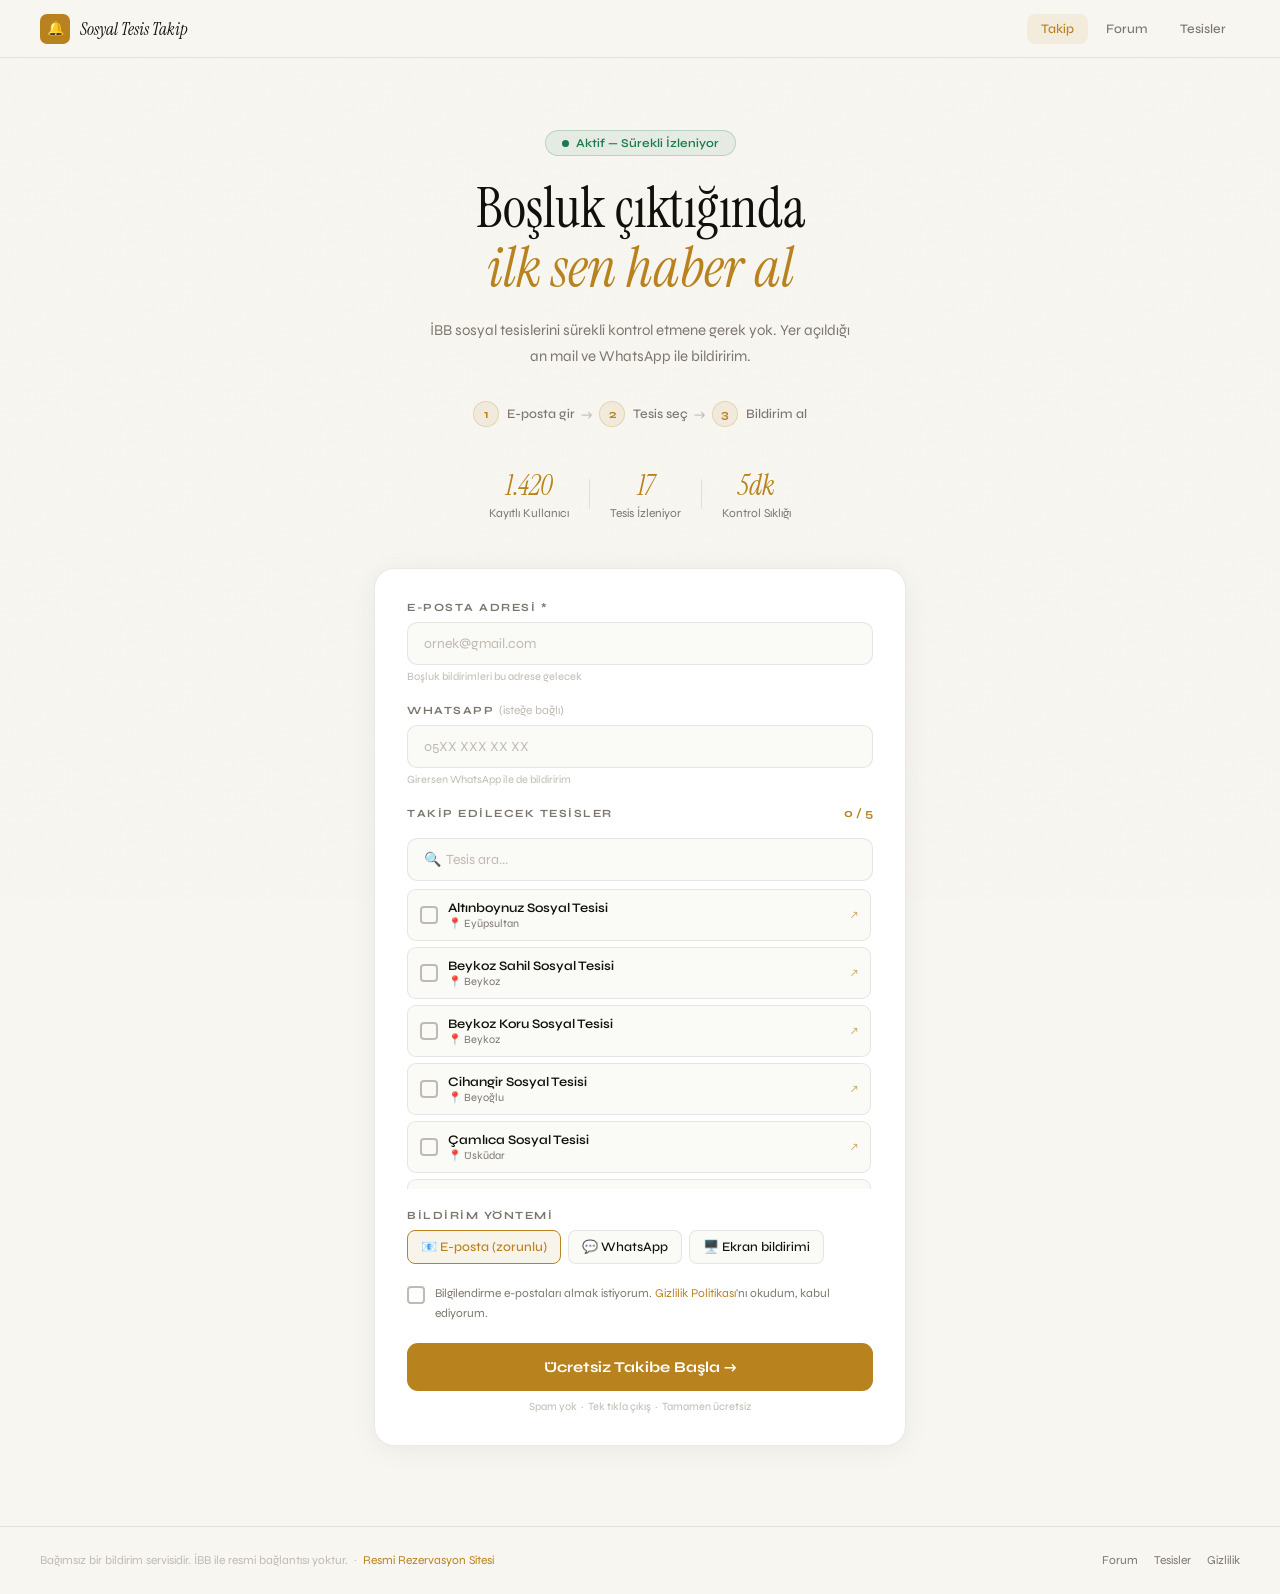
==== commit fb95fa24: "Add files via upload" ====
--- a/public/index.html
+++ b/public/index.html
@@ -238,22 +238,33 @@
   }
 })();
 
-// ── SON AÇILANLAR (JSONBin) ──
-const JSONBIN_BIN_ID = '69afdd97aeb53c760cdeecd4';
-const JSONBIN_ACCESS_KEY = '$2a$10$9XSPJG1OQ9W3styF0tcyxOzqOWHRHexUwDGp2X4SgZ6sbL6hw9uuC';
+// ── SON AÇILANLAR (Google Sheets) ──
+const SHEET_ID = '1StgUt9qTxEsvJkkUd85SKfm39TYJfISsIewEpPS5JNU';
+const SHEET_URL = `https://docs.google.com/spreadsheets/d/${SHEET_ID}/gviz/tq?tqx=out:json&sheet=Bosluklar`;
 
 async function loadSonAcilanlar() {
   try {
-    const res = await fetch(
-      `https://api.jsonbin.io/v3/b/${JSONBIN_BIN_ID}/latest`,
-      { headers: { 'X-Access-Key': JSONBIN_ACCESS_KEY, 'X-Bin-Meta': 'false' } }
-    );
-    if (!res.ok) throw new Error('HTTP ' + res.status);
-    const data = await res.json();
-    const list = Array.isArray(data) ? data : (data.record?.acilan_tesisler || data.acilan_tesisler || []);
+    const res = await fetch(SHEET_URL);
+    const text = await res.text();
+    // Google Sheets JSON wrapper'ını temizle
+    const json = JSON.parse(text.replace(/^.*?\(/, '').replace(/\);?$/, ''));
+    const rows = json.table?.rows || [];
 
     const now = Date.now();
-    const son30 = list.filter(t => (now - new Date(t.zaman).getTime()) < 30 * 60 * 1000);
+    const son30 = [];
+
+    rows.forEach(row => {
+      if (!row.c || !row.c[4]) return;
+      const tesis  = row.c[0]?.v || '';
+      const tarih  = row.c[2]?.v || '';
+      const url    = row.c[3]?.v || '';
+      const zaman  = row.c[4]?.v || '';
+      if (!zaman) return;
+      const zamanMs = new Date(zaman).getTime();
+      if ((now - zamanMs) < 30 * 60 * 1000) {
+        son30.push({ tesis, tarih, url, zaman });
+      }
+    });
 
     const wrap = document.getElementById('son-acilan-wrap');
     if (son30.length === 0) { wrap.style.display = 'none'; return; }
@@ -262,8 +273,7 @@
     const dk0 = Math.floor((now - new Date(son30[0].zaman).getTime()) / 60000);
     document.getElementById('sa-guncelleme').textContent = dk0 < 1 ? 'Az önce' : dk0 + ' dk önce';
 
-    const saList = document.getElementById('sa-list');
-    saList.innerHTML = son30.map(t => {
+    document.getElementById('sa-list').innerHTML = son30.map(t => {
       const dk = Math.floor((now - new Date(t.zaman).getTime()) / 60000);
       const dkText = dk < 1 ? 'Az önce' : dk + ' dk önce';
       return `<div class="sa-item">
@@ -284,7 +294,7 @@
 }
 
 loadSonAcilanlar();
-setInterval(loadSonAcilanlar, 5 * 60 * 1000);
+setInterval(loadSonAcilanlar, 60 * 1000); // Her 1 dakikada yenile
 </script>
 <script>initIndex();</script>
 </body>
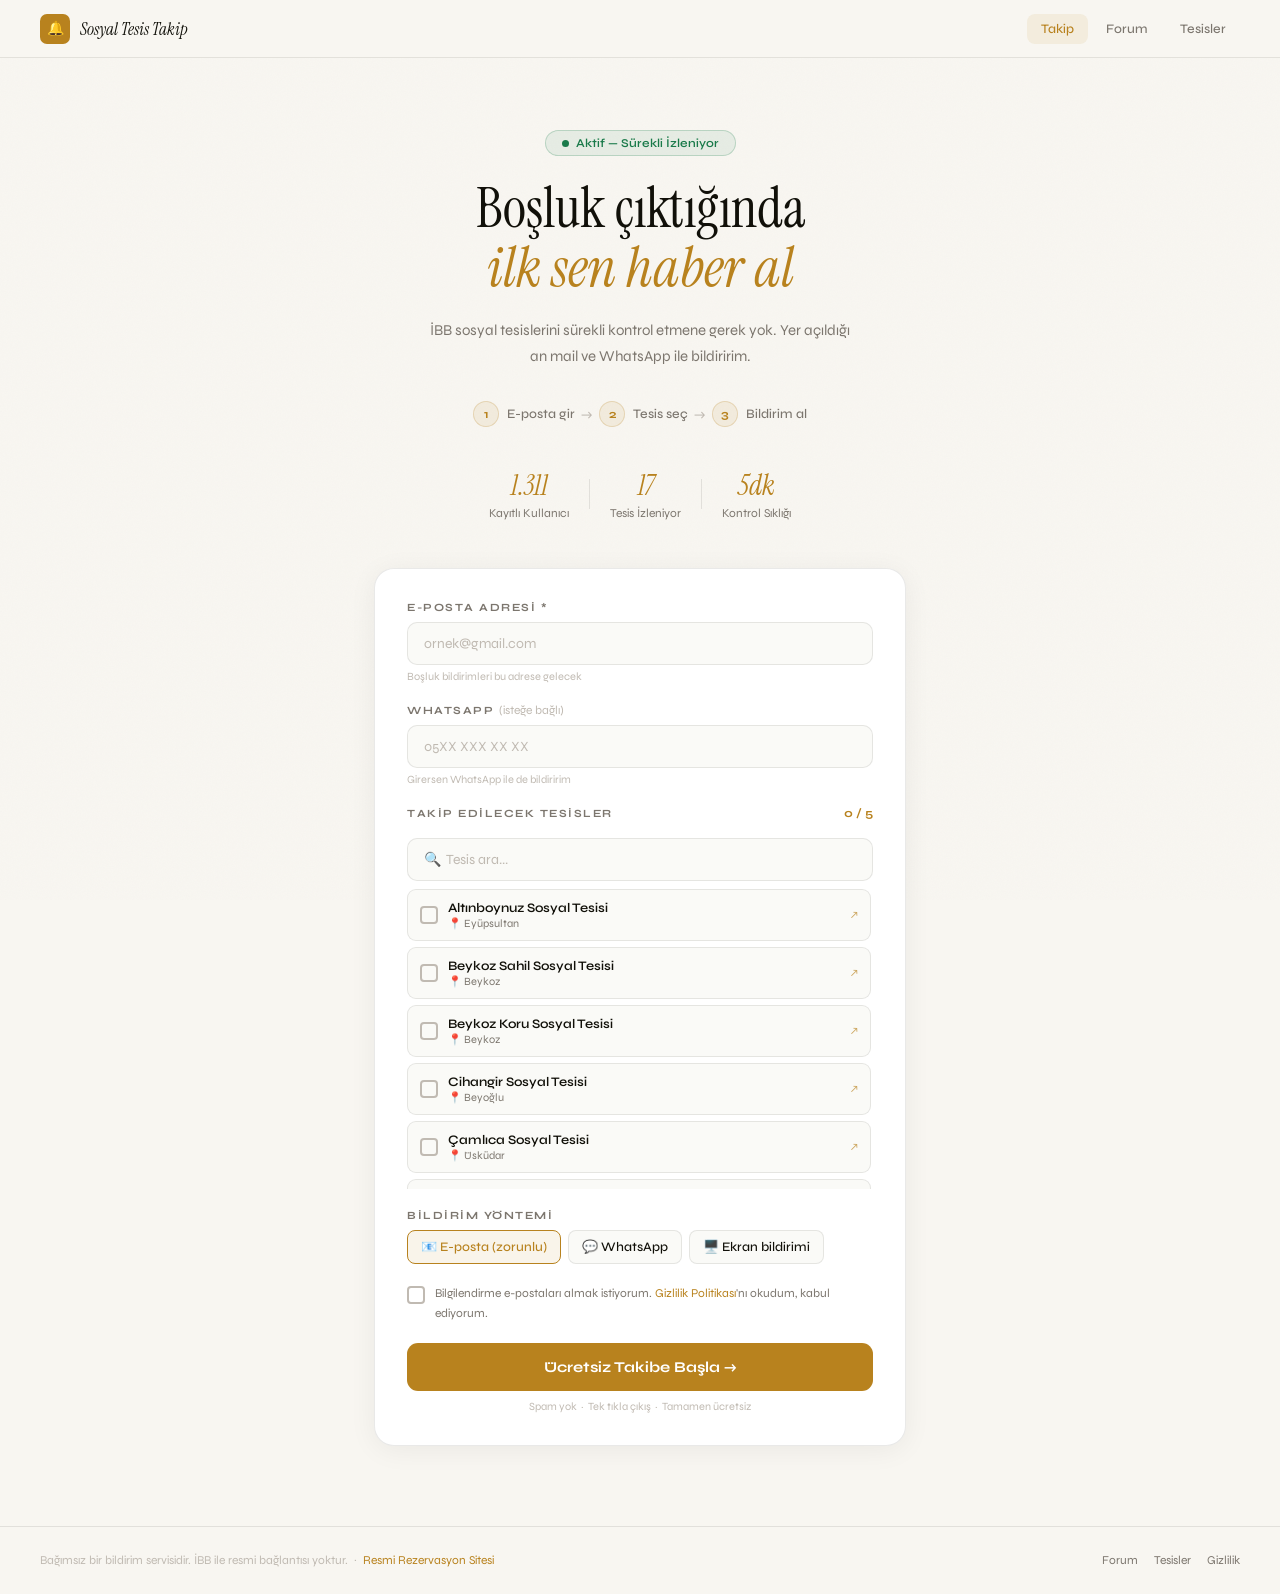
==== commit b32e6a70: "Add files via upload" ====
--- a/public/index.html
+++ b/public/index.html
@@ -256,7 +256,12 @@
     rows.forEach(row => {
       if (!row.c || !row.c[4]) return;
       const tesis  = row.c[0]?.v || '';
-      const tarih  = row.c[2]?.v || '';
+      const tarihRaw = row.c[2]?.f || row.c[2]?.v || '';
+      // tarih formatını düzelt: "13.03.2026 13:00:00" → "13 Mart 2026"
+      const aylar = ['','Ocak','Şubat','Mart','Nisan','Mayıs','Haziran','Temmuz','Ağustos','Eylül','Ekim','Kasım','Aralık'];
+      let tarih = tarihRaw;
+      const tarihMatch = tarihRaw.match(/^(\d{2})\.(\d{2})\.(\d{4})/);
+      if (tarihMatch) tarih = tarihMatch[1] + ' ' + aylar[parseInt(tarihMatch[2])] + ' ' + tarihMatch[3];
       const url    = row.c[3]?.v || '';
       const zaman  = row.c[4]?.v || '';
       if (!zaman) return;
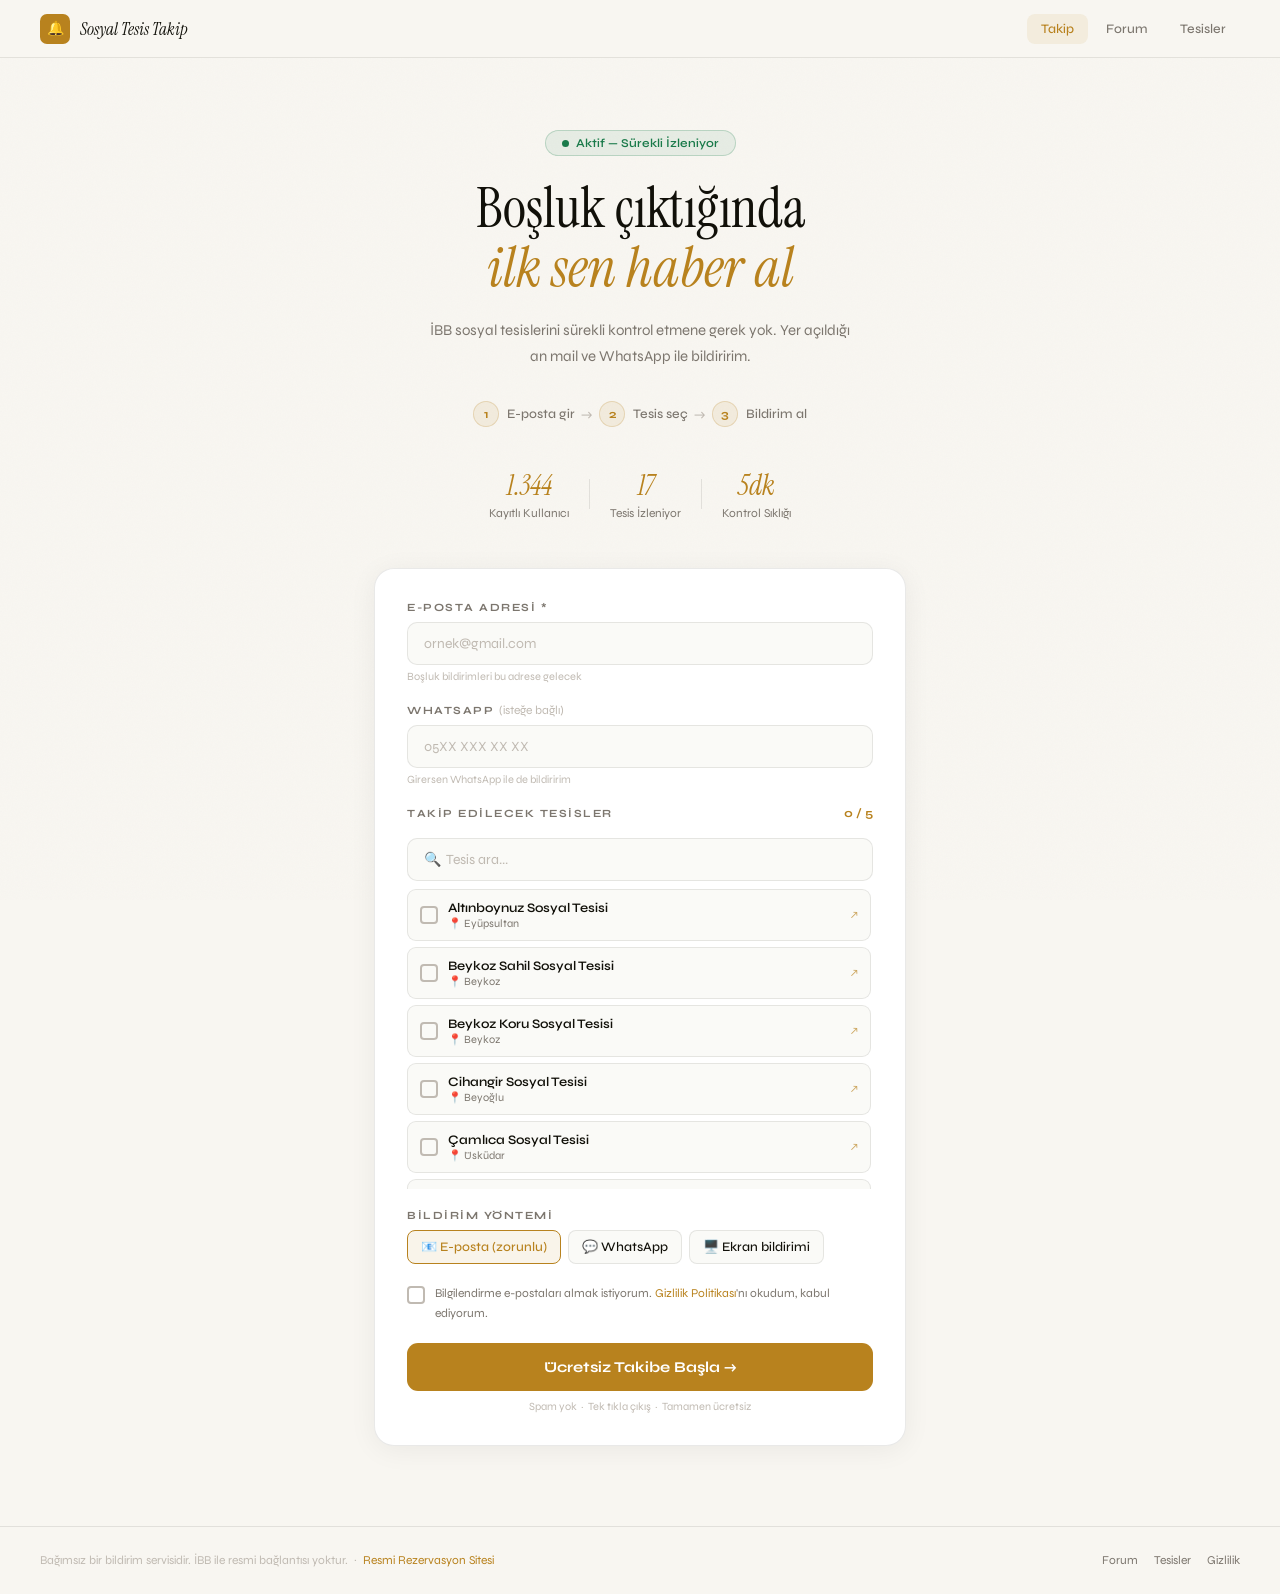
==== commit f979f99a: "Add files via upload" ====
--- a/public/index.html
+++ b/public/index.html
@@ -239,35 +239,31 @@
 })();
 
 // ── SON AÇILANLAR (Google Sheets) ──
-const SHEET_ID = '1StgUt9qTxEsvJkkUd85SKfm39TYJfISsIewEpPS5JNU';
-const SHEET_URL = `https://docs.google.com/spreadsheets/d/${SHEET_ID}/gviz/tq?tqx=out:json&sheet=Bosluklar`;
+// Sütunlar: A=tesis B=tarih C=url D=zaman
+const SHEET_ID = '1StgUt9qTxEsvJkkUd85Skfm39TYJfISsIewEpPS5JNU';
 
 async function loadSonAcilanlar() {
   try {
-    const res = await fetch(SHEET_URL);
+    const url = 'https://docs.google.com/spreadsheets/d/' + SHEET_ID + '/gviz/tq?tqx=out:json&sheet=Bosluklar&t=' + Date.now();
+    const res = await fetch(url);
     const text = await res.text();
-    // Google Sheets JSON wrapper'ını temizle
-    const json = JSON.parse(text.replace(/^.*?\(/, '').replace(/\);?$/, ''));
+    const jsonStr = text.slice(text.indexOf('{'), text.lastIndexOf('}') + 1);
+    const json = JSON.parse(jsonStr);
     const rows = json.table?.rows || [];
 
     const now = Date.now();
     const son30 = [];
 
     rows.forEach(row => {
-      if (!row.c || !row.c[4]) return;
-      const tesis  = row.c[0]?.v || '';
-      const tarihRaw = row.c[2]?.f || row.c[2]?.v || '';
-      // tarih formatını düzelt: "13.03.2026 13:00:00" → "13 Mart 2026"
-      const aylar = ['','Ocak','Şubat','Mart','Nisan','Mayıs','Haziran','Temmuz','Ağustos','Eylül','Ekim','Kasım','Aralık'];
-      let tarih = tarihRaw;
-      const tarihMatch = tarihRaw.match(/^(\d{2})\.(\d{2})\.(\d{4})/);
-      if (tarihMatch) tarih = tarihMatch[1] + ' ' + aylar[parseInt(tarihMatch[2])] + ' ' + tarihMatch[3];
-      const url    = row.c[3]?.v || '';
-      const zaman  = row.c[4]?.v || '';
+      if (!row.c || !row.c[0] || !row.c[0].v) return;
+      const tesis = row.c[0].v;
+      const tarih = row.c[1]?.v || '';
+      const url2  = row.c[2]?.v || '';
+      const zaman = row.c[3]?.v || '';
       if (!zaman) return;
       const zamanMs = new Date(zaman).getTime();
-      if ((now - zamanMs) < 30 * 60 * 1000) {
-        son30.push({ tesis, tarih, url, zaman });
+      if (!isNaN(zamanMs) && (now - zamanMs) < 30 * 60 * 1000) {
+        son30.push({ tesis, tarih, url: url2, zamanMs });
       }
     });
 
@@ -275,31 +271,30 @@
     if (son30.length === 0) { wrap.style.display = 'none'; return; }
 
     wrap.style.display = 'block';
-    const dk0 = Math.floor((now - new Date(son30[0].zaman).getTime()) / 60000);
+    const dk0 = Math.floor((now - son30[0].zamanMs) / 60000);
     document.getElementById('sa-guncelleme').textContent = dk0 < 1 ? 'Az önce' : dk0 + ' dk önce';
 
-    document.getElementById('sa-list').innerHTML = son30.map(t => {
-      const dk = Math.floor((now - new Date(t.zaman).getTime()) / 60000);
+    document.getElementById('sa-list').innerHTML = son30.map(function(t) {
+      const dk = Math.floor((now - t.zamanMs) / 60000);
       const dkText = dk < 1 ? 'Az önce' : dk + ' dk önce';
-      return `<div class="sa-item">
-        <div>
-          <div class="sa-item-name">${t.tesis}</div>
-          <div class="sa-item-date">${t.tarih} tarihi açıldı</div>
-        </div>
-        <div style="display:flex;align-items:center;gap:8px">
-          <span class="sa-item-ago">${dkText}</span>
-          <a href="${t.url}" target="_blank" class="sa-item-btn">Rezervasyon →</a>
-        </div>
-      </div>`;
+      return '<div class="sa-item">'
+        + '<div>'
+        + '<div class="sa-item-name">' + t.tesis + '</div>'
+        + '<div class="sa-item-date">' + t.tarih + ' tarihi açıldı</div>'
+        + '</div>'
+        + '<div style="display:flex;align-items:center;gap:8px">'
+        + '<span class="sa-item-ago">' + dkText + '</span>'
+        + '<a href="' + t.url + '" target="_blank" class="sa-item-btn">Rezervasyon →</a>'
+        + '</div></div>';
     }).join('');
 
   } catch(e) {
-    console.log('Son açılanlar yüklenemedi:', e.message);
+    console.log('Son açılanlar:', e.message);
   }
 }
 
 loadSonAcilanlar();
-setInterval(loadSonAcilanlar, 60 * 1000); // Her 1 dakikada yenile
+setInterval(loadSonAcilanlar, 60000);
 </script>
 <script>initIndex();</script>
 </body>
